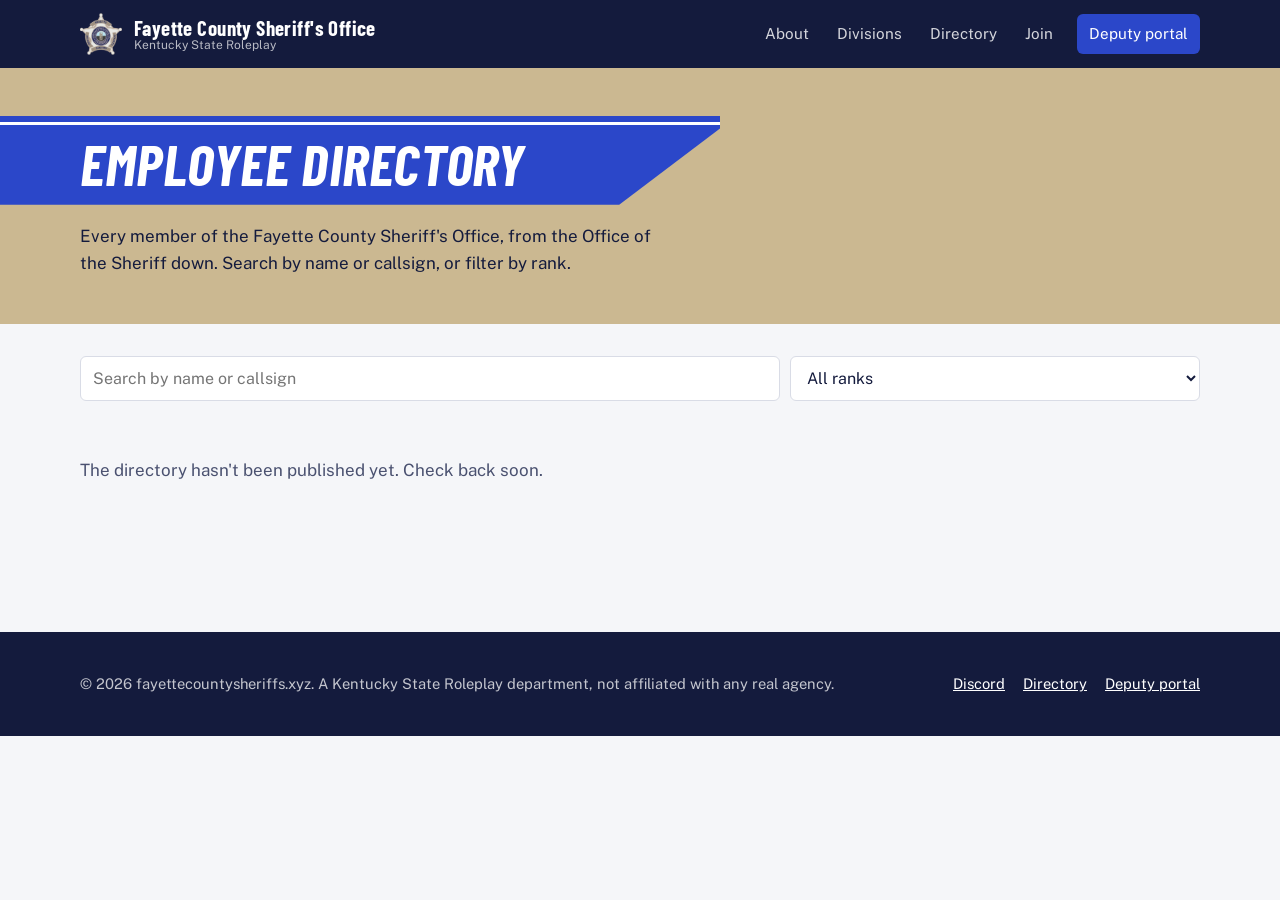
==== directory.html @ 541dcba9 "Add public employee directory synced with the roster - directory.html / directory.js: public directo" ====
<!DOCTYPE html>
<html lang="en">
<head>
  <meta charset="UTF-8">
  <meta name="viewport" content="width=device-width, initial-scale=1.0">
  <title>Employee Directory | Fayette County Sheriff's Office</title>
  <meta name="description" content="Find a member of the Fayette County Sheriff's Office by name, rank, or callsign.">
  <meta name="theme-color" content="#141b3d">
  <link rel="icon" href="logo.png">
  <link rel="preconnect" href="https://fonts.googleapis.com">
  <link rel="preconnect" href="https://fonts.gstatic.com" crossorigin>
  <link href="https://fonts.googleapis.com/css2?family=Barlow+Condensed:ital,wght@0,600;0,700;1,700&family=Public+Sans:wght@400;600;700&display=swap" rel="stylesheet">
  <link rel="stylesheet" href="styles.css?v=4">
  <style>
    .dir-head { background: var(--khaki); padding: 48px 0 0; overflow: hidden; }
    .dir-stripe { --gutter: max(16px, calc((100vw - var(--wrap)) / 2)); margin: 0 0 0 calc(var(--gutter) * -1); padding: 14px 56px 14px var(--gutter); width: min(100vw, calc(var(--gutter) + 640px)); background: var(--blue); clip-path: polygon(0 0, 100% 0, 100% 14%, 86% 100%, 0 100%); position: relative; }
    .dir-stripe::before { content: ""; position: absolute; left: 0; right: 0; top: 6px; height: 3px; background: var(--white); }
    .dir-stripe h1 { margin: 6px 0 0; color: var(--white); font-style: italic; text-transform: uppercase; font-size: clamp(2.2rem, 5.5vw, 3.6rem); line-height: 0.95; }
    .dir-intro { padding: 18px 0 30px; max-width: 60ch; color: var(--ink); }
    .dir-tools { display: flex; flex-wrap: wrap; gap: 10px; margin: 32px 0 8px; }
    .dir-tools input { flex: 2 1 240px; }
    .dir-tools select { flex: 1 1 180px; width: auto; }
    .tier { margin-top: 36px; }
    .tier h2 { font-size: 1.7rem; padding-bottom: 8px; border-bottom: 2px solid var(--ink); margin-bottom: 18px; }
    .people { display: grid; grid-template-columns: repeat(auto-fill, minmax(min(100%, 330px), 1fr)); gap: 14px; }
    .person { background: var(--white); border: 1px solid var(--line); border-radius: 8px; padding: 16px; display: grid; grid-template-columns: 64px 1fr; gap: 14px; align-items: center; }
    .person img { width: 64px; height: 64px; border-radius: 50%; object-fit: cover; background: var(--paper); border: 2px solid var(--khaki); }
    .person .who { min-width: 0; }
    .person .name { font-weight: 700; font-size: 1.05rem; line-height: 1.25; overflow-wrap: anywhere; }
    .person .meta { color: var(--ink-soft); font-size: 0.9rem; }
    .person .callsign { display: inline-block; font-weight: 700; color: var(--blue-deep); font-variant-numeric: tabular-nums; margin-right: 6px; }
    .person a { font-size: 0.84rem; overflow-wrap: anywhere; }
    .empty { padding: 48px 0; color: var(--ink-soft); }
    .count { color: var(--ink-soft); font-size: 0.9rem; margin-top: 28px; }
    main { padding-bottom: 72px; }
  </style>
</head>
<body>
  <header class="topbar">
    <div class="wrap">
      <a class="brand" href="./">
        <img src="logo.png" alt="">
        <span>Fayette County Sheriff's Office<small>Kentucky State Roleplay</small></span>
      </a>
      <button class="nav-toggle" aria-expanded="false" aria-controls="nav">Menu</button>
      <nav class="nav" id="nav" aria-label="Main">
        <a href="./#about">About</a>
        <a href="./#divisions">Divisions</a>
        <a href="directory.html" aria-current="page">Directory</a>
        <a href="./#join">Join</a>
        <a class="nav-portal" href="portal.html">Deputy portal</a>
      </nav>
    </div>
  </header>

  <section class="dir-head">
    <div class="wrap">
      <div class="dir-stripe"><h1>Employee Directory</h1></div>
      <p class="dir-intro">Every member of the Fayette County Sheriff's Office, from the Office of the Sheriff down. Search by name or callsign, or filter by rank.</p>
    </div>
  </section>

  <main class="wrap">
    <div class="dir-tools">
      <label class="sr-only" for="q">Search the directory</label>
      <input id="q" type="search" placeholder="Search by name or callsign">
      <label class="sr-only" for="rank">Filter by rank</label>
      <select id="rank"><option value="">All ranks</option></select>
    </div>
    <div id="list"><p class="empty">Loading the directory...</p></div>
    <p class="count" id="count"></p>
  </main>

  <footer class="footer">
    <div class="wrap">
      <div>&copy; <span id="year">2026</span> fayettecountysheriffs.xyz. A Kentucky State Roleplay department, not affiliated with any real agency.</div>
      <div class="footer-links">
        <a href="https://discord.gg/nMPwQ7AFHk" target="_blank" rel="noopener">Discord</a>
        <a href="directory.html">Directory</a>
        <a href="portal.html">Deputy portal</a>
      </div>
    </div>
  </footer>

  <script src="directory.js?v=1"></script>
</body>
</html>
---- styles.css ----
/* Fayette County Sheriff's Office - shared styles.
   Palette taken from the patrol livery: tan body, royal-blue stripe, white pinstripe. */
:root {
  --ink: #141b3d;
  --ink-soft: #4a5170;
  --blue: #2b47c9;
  --blue-deep: #1b2c86;
  --khaki: #cbb891;
  --khaki-pale: #ece4d3;
  --paper: #f5f6f9;
  --white: #ffffff;
  --line: #d9dce6;
  --danger: #b4232f;
  --ok: #1f7a4d;

  --display: "Barlow Condensed", "Arial Narrow", sans-serif;
  --body: "Public Sans", system-ui, sans-serif;

  --wrap: 1120px;
  --radius: 6px;
}

* { box-sizing: border-box; }
html { scroll-behavior: smooth; }
body {
  margin: 0;
  font-family: var(--body);
  font-size: 17px;
  line-height: 1.6;
  color: var(--ink);
  background: var(--paper);
}
img { max-width: 100%; display: block; }
a { color: var(--blue); }
a:hover { color: var(--blue-deep); }
:focus-visible { outline: 3px solid var(--blue); outline-offset: 2px; }

h1, h2, h3 { font-family: var(--display); font-weight: 700; line-height: 1.05; margin: 0 0 0.5em; letter-spacing: 0.01em; }
h2 { font-size: clamp(2rem, 4vw, 2.75rem); font-style: italic; }
h3 { font-size: 1.45rem; }
p { margin: 0 0 1em; }

.wrap { width: min(var(--wrap), 100% - 32px); margin-inline: auto; }

/* ---------- buttons ---------- */
.btn {
  display: inline-flex; align-items: center; justify-content: center; gap: 8px;
  font: 600 1rem/1 var(--body);
  padding: 14px 22px; border-radius: var(--radius);
  border: 2px solid transparent; cursor: pointer; text-decoration: none;
  transition: background-color 0.15s ease, color 0.15s ease, border-color 0.15s ease;
}
.btn-primary { background: var(--blue); color: var(--white); }
.btn-primary:hover { background: var(--blue-deep); color: var(--white); }
.btn-outline { border-color: var(--ink); color: var(--ink); background: transparent; }
.btn-outline:hover { background: var(--ink); color: var(--white); }
.btn-quiet { background: transparent; color: var(--ink-soft); padding: 10px 12px; }
.btn-quiet:hover { color: var(--ink); background: rgba(20, 27, 61, 0.06); }
.btn-danger { background: transparent; color: var(--danger); border-color: var(--danger); }
.btn-danger:hover { background: var(--danger); color: var(--white); }
.btn-sm { padding: 8px 14px; font-size: 0.9rem; }
.btn:disabled { opacity: 0.55; cursor: not-allowed; }

/* ---------- top bar ---------- */
.topbar { background: var(--ink); color: var(--white); position: relative; z-index: 5; }
.topbar .wrap { display: flex; align-items: center; justify-content: space-between; gap: 16px; min-height: 68px; }
.brand { display: flex; align-items: center; gap: 12px; color: var(--white); text-decoration: none; }
.brand img { width: 42px; height: 42px; }
.brand span { font-family: var(--display); font-weight: 700; font-size: 1.3rem; letter-spacing: 0.02em; line-height: 1.05; }
.brand small { display: block; font-family: var(--body); font-weight: 400; font-size: 0.75rem; letter-spacing: 0; opacity: 0.7; }
.nav { display: flex; align-items: center; gap: 4px; }
.nav a { color: rgba(255, 255, 255, 0.82); text-decoration: none; font-size: 0.95rem; padding: 8px 12px; border-radius: var(--radius); }
.nav a:hover { color: var(--white); background: rgba(255, 255, 255, 0.08); }
.nav a.nav-portal { background: var(--blue); color: var(--white); margin-left: 8px; }
.nav a.nav-portal:hover { background: #3a58e0; }
.nav-toggle { display: none; background: none; border: 0; color: var(--white); font: 600 0.95rem var(--body); padding: 10px; cursor: pointer; }

@media (max-width: 860px) {
  .nav-toggle { display: block; }
  .nav { display: none; position: absolute; top: 68px; left: 0; right: 0; flex-direction: column; align-items: stretch; background: var(--ink); padding: 8px 16px 16px; }
  .nav.open { display: flex; }
  .nav a.nav-portal { margin: 8px 0 0; text-align: center; }
}

/* ---------- forms ---------- */
label { display: block; font-weight: 600; font-size: 0.92rem; margin-bottom: 6px; }
.field { margin-bottom: 18px; }
.hint { font-size: 0.85rem; color: var(--ink-soft); margin-top: 4px; }
input, select, textarea {
  width: 100%; font: 400 1rem var(--body); color: var(--ink);
  padding: 11px 12px; border: 1.5px solid var(--line); border-radius: var(--radius); background: var(--white);
}
input:focus, select:focus, textarea:focus { border-color: var(--blue); outline: none; box-shadow: 0 0 0 3px rgba(43, 71, 201, 0.18); }
textarea { resize: vertical; min-height: 120px; line-height: 1.5; }

.form-error { color: var(--danger); font-weight: 600; font-size: 0.92rem; min-height: 1.4em; margin: 0 0 12px; }

/* ---------- footer ---------- */
.footer { background: var(--ink); color: rgba(255, 255, 255, 0.75); padding: 40px 0; font-size: 0.92rem; }
.footer .wrap { display: flex; flex-wrap: wrap; justify-content: space-between; gap: 20px; align-items: center; }
.footer a { color: var(--white); }
.footer-links { display: flex; flex-wrap: wrap; gap: 18px; }

.sr-only { position: absolute; width: 1px; height: 1px; overflow: hidden; clip: rect(0 0 0 0); white-space: nowrap; }

@media (prefers-reduced-motion: reduce) {
  *, *::before, *::after { animation: none !important; transition: none !important; scroll-behavior: auto !important; }
}
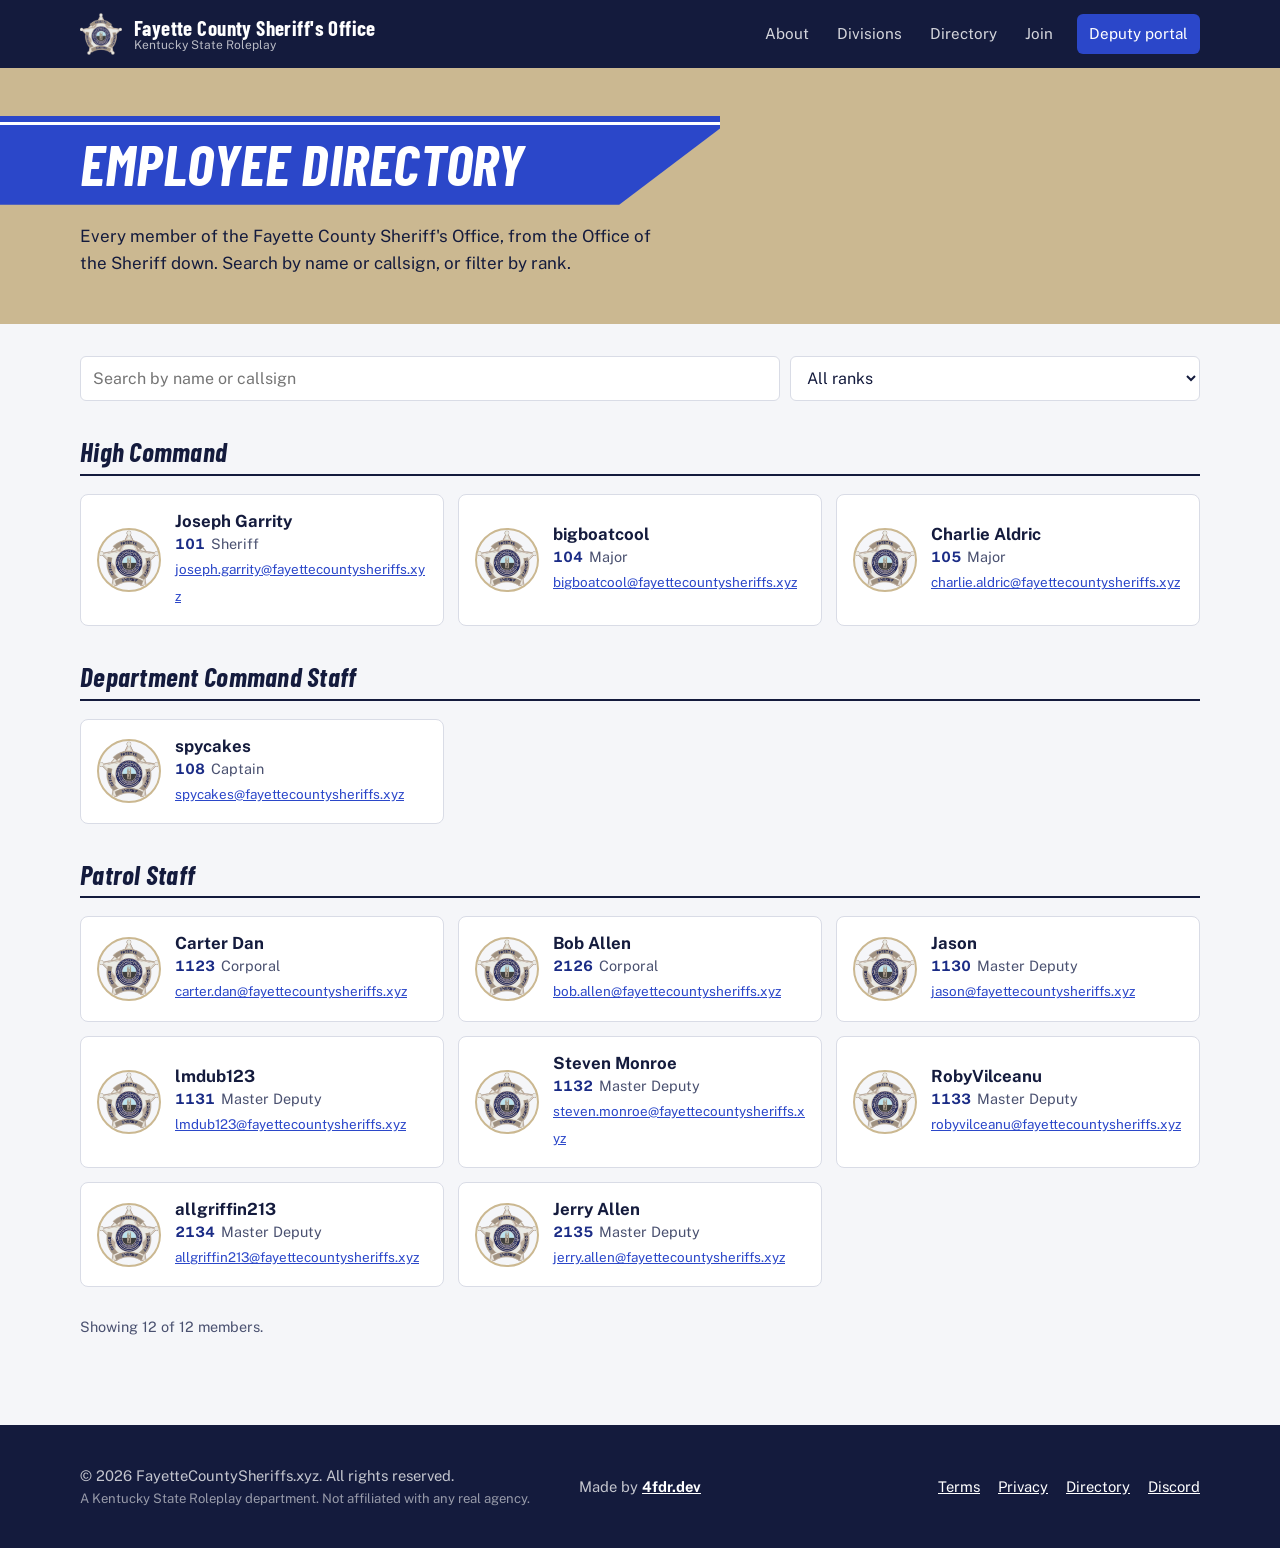
==== commit 4592d632: "Add Terms and Privacy pages and new site footer (copyright, Made by 4fdr.dev) Co-Authored-By: Claude" ====
--- a/directory.html
+++ b/directory.html
@@ -10,7 +10,7 @@
   <link rel="preconnect" href="https://fonts.googleapis.com">
   <link rel="preconnect" href="https://fonts.gstatic.com" crossorigin>
   <link href="https://fonts.googleapis.com/css2?family=Barlow+Condensed:ital,wght@0,600;0,700;1,700&family=Public+Sans:wght@400;600;700&display=swap" rel="stylesheet">
-  <link rel="stylesheet" href="styles.css?v=4">
+  <link rel="stylesheet" href="styles.css?v=5">
   <style>
     .dir-head { background: var(--khaki); padding: 48px 0 0; overflow: hidden; }
     .dir-stripe { --gutter: max(16px, calc((100vw - var(--wrap)) / 2)); margin: 0 0 0 calc(var(--gutter) * -1); padding: 14px 56px 14px var(--gutter); width: min(100vw, calc(var(--gutter) + 640px)); background: var(--blue); clip-path: polygon(0 0, 100% 0, 100% 14%, 86% 100%, 0 100%); position: relative; }
@@ -72,13 +72,15 @@
   </main>
 
   <footer class="footer">
-    <div class="wrap">
-      <div>&copy; <span id="year">2026</span> fayettecountysheriffs.xyz. A Kentucky State Roleplay department, not affiliated with any real agency.</div>
-      <div class="footer-links">
+    <div class="wrap footer-grid">
+      <div class="footer-copy">&copy; <span id="year">2026</span> FayetteCountySheriffs.xyz. All rights reserved.<span class="footer-note">A Kentucky State Roleplay department. Not affiliated with any real agency.</span></div>
+      <div class="footer-made">Made by <a href="https://4fdr.dev" target="_blank" rel="noopener">4fdr.dev</a></div>
+      <nav class="footer-links" aria-label="Footer">
+        <a href="terms.html">Terms</a>
+        <a href="privacy.html">Privacy</a>
+        <a href="directory.html">Directory</a>
         <a href="https://discord.gg/nMPwQ7AFHk" target="_blank" rel="noopener">Discord</a>
-        <a href="directory.html">Directory</a>
-        <a href="portal.html">Deputy portal</a>
-      </div>
+      </nav>
     </div>
   </footer>
 
--- a/styles.css
+++ b/styles.css
@@ -97,9 +97,18 @@
 
 /* ---------- footer ---------- */
 .footer { background: var(--ink); color: rgba(255, 255, 255, 0.75); padding: 40px 0; font-size: 0.92rem; }
-.footer .wrap { display: flex; flex-wrap: wrap; justify-content: space-between; gap: 20px; align-items: center; }
 .footer a { color: var(--white); }
-.footer-links { display: flex; flex-wrap: wrap; gap: 18px; }
+.footer-grid { display: grid; grid-template-columns: 1fr auto 1fr; gap: 20px; align-items: center; }
+.footer-copy { line-height: 1.5; }
+.footer-note { display: block; font-size: 0.82rem; opacity: 0.75; margin-top: 2px; }
+.footer-made { text-align: center; white-space: nowrap; }
+.footer-made a { font-weight: 700; }
+.footer-links { display: flex; flex-wrap: wrap; justify-content: flex-end; gap: 6px 18px; }
+@media (max-width: 760px) {
+  .footer-grid { grid-template-columns: 1fr; text-align: center; }
+  .footer-made { order: 3; }
+  .footer-links { justify-content: center; }
+}
 
 .sr-only { position: absolute; width: 1px; height: 1px; overflow: hidden; clip: rect(0 0 0 0); white-space: nowrap; }
 
